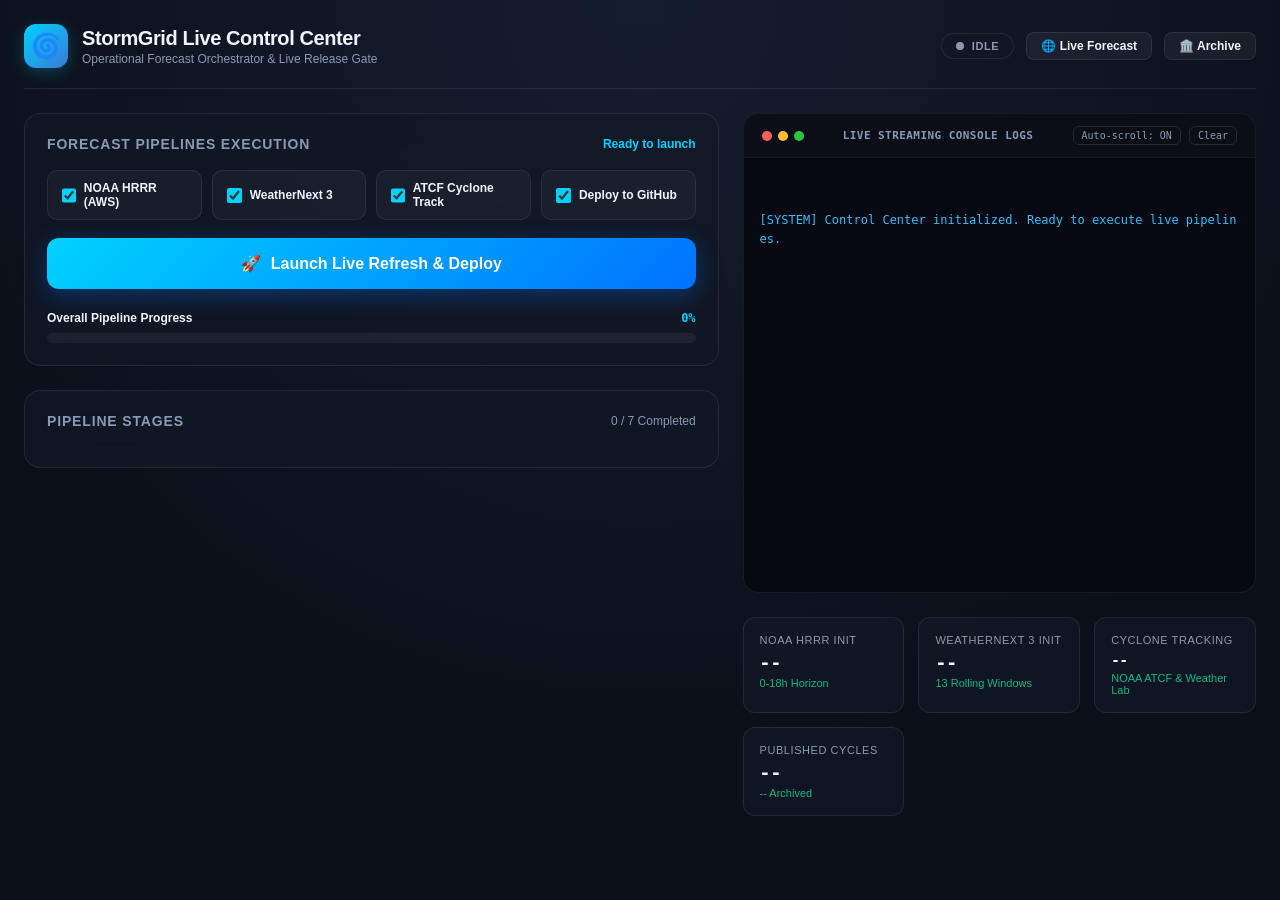
==== app/index.html @ db00dd2f "Add StormGrid Live desktop control center and pipeline runner app" ====
<!DOCTYPE html>
<html lang="en">
<head>
  <meta charset="UTF-8">
  <meta name="viewport" content="width=device-width, initial-scale=1.0">
  <title>StormGrid Live Forecast Automation</title>
  <style>
    :root {
      --bg: #0b0f19;
      --card-bg: rgba(18, 24, 38, 0.75);
      --card-border: rgba(255, 255, 255, 0.08);
      --ink: #f0f4fc;
      --ink-muted: #8a99b5;
      --primary: #00d2ff;
      --primary-glow: rgba(0, 210, 255, 0.25);
      --accent-cyan: #38ef7d;
      --accent-purple: #8a2be2;
      --color-green: #10b981;
      --color-green-glow: rgba(16, 185, 129, 0.2);
      --color-amber: #f59e0b;
      --color-amber-glow: rgba(245, 158, 11, 0.2);
      --color-red: #ef4444;
      --color-red-glow: rgba(239, 68, 68, 0.2);
      --font: -apple-system, BlinkMacSystemFont, "SF Pro Display", "Segoe UI", Roboto, Helvetica, Arial, sans-serif;
      --mono: "SF Mono", Menlo, Monaco, Consolas, monospace;
    }

    * { box-sizing: border-box; margin: 0; padding: 0; }
    body {
      background: radial-gradient(circle at 50% 0%, #151d30 0%, var(--bg) 70%);
      color: var(--ink);
      font-family: var(--font);
      min-height: 100vh;
      display: flex;
      flex-direction: column;
      padding: 24px;
      overflow-x: hidden;
    }

    /* Top Bar */
    header.topbar {
      display: flex;
      align-items: center;
      justify-content: space-between;
      padding-bottom: 20px;
      border-bottom: 1px solid var(--card-border);
      margin-bottom: 24px;
    }
    .brand {
      display: flex;
      align-items: center;
      gap: 14px;
    }
    .brand-icon {
      width: 44px;
      height: 44px;
      border-radius: 12px;
      background: linear-gradient(135deg, #00d2ff 0%, #3a7bd5 100%);
      display: flex;
      align-items: center;
      justify-content: center;
      font-size: 24px;
      box-shadow: 0 4px 16px var(--primary-glow);
    }
    .brand-title h1 {
      font-size: 20px;
      font-weight: 700;
      letter-spacing: -0.02em;
    }
    .brand-title p {
      font-size: 12px;
      color: var(--ink-muted);
      margin-top: 2px;
    }
    .top-actions {
      display: flex;
      align-items: center;
      gap: 12px;
    }
    .status-badge {
      display: inline-flex;
      align-items: center;
      gap: 8px;
      padding: 6px 14px;
      border-radius: 20px;
      font-size: 11px;
      font-weight: 700;
      letter-spacing: 0.06em;
      text-transform: uppercase;
      background: var(--card-bg);
      border: 1px solid var(--card-border);
    }
    .status-badge.idle { color: var(--ink-muted); }
    .status-badge.running {
      color: var(--primary);
      border-color: var(--primary);
      box-shadow: 0 0 12px var(--primary-glow);
    }
    .status-badge.success {
      color: var(--color-green);
      border-color: var(--color-green);
      box-shadow: 0 0 12px var(--color-green-glow);
    }
    .status-badge.failed {
      color: var(--color-red);
      border-color: var(--color-red);
      box-shadow: 0 0 12px var(--color-red-glow);
    }
    .status-dot {
      width: 8px;
      height: 8px;
      border-radius: 50%;
      background: currentColor;
    }
    .status-badge.running .status-dot {
      animation: pulse 1.5s infinite;
    }
    @keyframes pulse {
      0% { transform: scale(0.95); opacity: 0.7; }
      50% { transform: scale(1.3); opacity: 1; }
      100% { transform: scale(0.95); opacity: 0.7; }
    }

    .link-btn {
      display: inline-flex;
      align-items: center;
      gap: 6px;
      padding: 6px 14px;
      background: rgba(255, 255, 255, 0.05);
      border: 1px solid var(--card-border);
      border-radius: 8px;
      color: var(--ink);
      font-size: 12px;
      font-weight: 600;
      text-decoration: none;
      transition: all 0.2s;
    }
    .link-btn:hover {
      background: rgba(255, 255, 255, 0.1);
      border-color: rgba(255, 255, 255, 0.2);
    }

    /* Layout */
    .dashboard-grid {
      display: grid;
      grid-template-columns: 1.15fr 0.85fr;
      gap: 24px;
      flex: 1;
    }
    @media (max-width: 1080px) {
      .dashboard-grid { grid-template-columns: 1fr; }
    }

    /* Cards */
    .card {
      background: var(--card-bg);
      border: 1px solid var(--card-border);
      border-radius: 16px;
      padding: 22px;
      backdrop-filter: blur(16px);
      display: flex;
      flex-direction: column;
      gap: 16px;
    }
    .card-header {
      display: flex;
      align-items: center;
      justify-content: space-between;
    }
    .card-title {
      font-size: 14px;
      font-weight: 700;
      text-transform: uppercase;
      letter-spacing: 0.06em;
      color: var(--ink-muted);
    }

    /* Hero Action Panel */
    .hero-panel {
      display: flex;
      flex-direction: column;
      gap: 18px;
    }
    .run-btn {
      background: linear-gradient(135deg, #00d2ff 0%, #0072ff 100%);
      color: white;
      border: none;
      border-radius: 12px;
      padding: 16px 24px;
      font-size: 16px;
      font-weight: 700;
      cursor: pointer;
      display: flex;
      align-items: center;
      justify-content: center;
      gap: 10px;
      box-shadow: 0 6px 24px rgba(0, 114, 255, 0.35);
      transition: all 0.2s cubic-bezier(0.2, 0.8, 0.2, 1);
    }
    .run-btn:hover:not(:disabled) {
      transform: translateY(-2px);
      box-shadow: 0 10px 30px rgba(0, 210, 255, 0.45);
    }
    .run-btn:active:not(:disabled) {
      transform: translateY(0);
    }
    .run-btn:disabled {
      background: #2a3449;
      color: #64748b;
      cursor: not-allowed;
      box-shadow: none;
    }
    .cancel-btn {
      background: rgba(239, 68, 68, 0.15);
      color: var(--color-red);
      border: 1px solid rgba(239, 68, 68, 0.3);
      border-radius: 12px;
      padding: 14px 20px;
      font-size: 14px;
      font-weight: 600;
      cursor: pointer;
      display: none;
      align-items: center;
      justify-content: center;
      gap: 8px;
      transition: all 0.2s;
    }
    .cancel-btn:hover {
      background: rgba(239, 68, 68, 0.25);
    }

    /* Modular Options */
    .options-row {
      display: grid;
      grid-template-columns: repeat(auto-fit, minmax(140px, 1fr));
      gap: 10px;
    }
    .option-pill {
      display: flex;
      align-items: center;
      gap: 8px;
      background: rgba(255, 255, 255, 0.03);
      border: 1px solid var(--card-border);
      padding: 10px 14px;
      border-radius: 10px;
      cursor: pointer;
      font-size: 12px;
      font-weight: 600;
      user-select: none;
      transition: all 0.15s;
    }
    .option-pill:hover {
      background: rgba(255, 255, 255, 0.06);
    }
    .option-pill input {
      accent-color: var(--primary);
      width: 15px;
      height: 15px;
      cursor: pointer;
    }

    /* Overall Progress Bar */
    .progress-section {
      display: flex;
      flex-direction: column;
      gap: 8px;
      margin-top: 4px;
    }
    .progress-header {
      display: flex;
      justify-content: space-between;
      align-items: center;
      font-size: 12px;
      font-weight: 600;
    }
    .progress-percent {
      color: var(--primary);
      font-weight: 700;
      font-family: var(--mono);
    }
    .progress-track {
      width: 100%;
      height: 10px;
      background: rgba(255, 255, 255, 0.05);
      border-radius: 6px;
      overflow: hidden;
      position: relative;
    }
    .progress-fill {
      height: 100%;
      width: 0%;
      background: linear-gradient(90deg, #00d2ff 0%, #38ef7d 100%);
      border-radius: 6px;
      transition: width 0.4s ease;
      box-shadow: 0 0 12px rgba(0, 210, 255, 0.6);
    }

    /* Stages Stack */
    .stages-list {
      display: flex;
      flex-direction: column;
      gap: 10px;
    }
    .stage-item {
      display: flex;
      align-items: center;
      justify-content: space-between;
      padding: 12px 16px;
      border-radius: 10px;
      background: rgba(255, 255, 255, 0.02);
      border: 1px solid var(--card-border);
      transition: all 0.2s;
    }
    .stage-item.running {
      background: rgba(0, 210, 255, 0.05);
      border-color: rgba(0, 210, 255, 0.3);
    }
    .stage-item.success {
      background: rgba(16, 185, 129, 0.04);
      border-color: rgba(16, 185, 129, 0.2);
    }
    .stage-item.failed {
      background: rgba(239, 68, 68, 0.05);
      border-color: rgba(239, 68, 68, 0.3);
    }
    .stage-info {
      display: flex;
      align-items: center;
      gap: 12px;
    }
    .stage-icon {
      font-size: 16px;
      width: 24px;
      text-align: center;
    }
    .stage-name {
      font-size: 13px;
      font-weight: 600;
    }
    .stage-badge {
      font-size: 11px;
      font-weight: 700;
      text-transform: uppercase;
      padding: 3px 8px;
      border-radius: 6px;
      font-family: var(--mono);
    }
    .stage-badge.pending { color: var(--ink-muted); background: rgba(255, 255, 255, 0.05); }
    .stage-badge.running { color: var(--primary); background: var(--primary-glow); }
    .stage-badge.success { color: var(--color-green); background: var(--color-green-glow); }
    .stage-badge.failed { color: var(--color-red); background: var(--color-red-glow); }

    /* Live Terminal Log */
    .terminal-card {
      display: flex;
      flex-direction: column;
      background: #060911;
      border: 1px solid rgba(255, 255, 255, 0.07);
      border-radius: 16px;
      overflow: hidden;
      height: 480px;
    }
    .terminal-header {
      display: flex;
      align-items: center;
      justify-content: space-between;
      padding: 12px 18px;
      background: rgba(255, 255, 255, 0.02);
      border-bottom: 1px solid rgba(255, 255, 255, 0.05);
    }
    .mac-dots {
      display: flex;
      gap: 6px;
    }
    .mac-dot {
      width: 10px;
      height: 10px;
      border-radius: 50%;
    }
    .mac-dot.red { background: #ff5f56; }
    .mac-dot.yellow { background: #ffbd2e; }
    .mac-dot.green { background: #27c93f; }
    .terminal-title {
      font-size: 11px;
      font-weight: 600;
      color: var(--ink-muted);
      font-family: var(--mono);
      letter-spacing: 0.04em;
    }
    .terminal-controls {
      display: flex;
      gap: 8px;
    }
    .term-btn {
      background: transparent;
      border: 1px solid rgba(255, 255, 255, 0.1);
      color: var(--ink-muted);
      border-radius: 6px;
      padding: 3px 8px;
      font-size: 10px;
      cursor: pointer;
      font-family: var(--mono);
      transition: all 0.15s;
    }
    .term-btn:hover {
      color: var(--ink);
      border-color: rgba(255, 255, 255, 0.25);
    }
    .terminal-body {
      flex: 1;
      padding: 16px;
      overflow-y: auto;
      font-family: var(--mono);
      font-size: 12px;
      line-height: 1.55;
      color: #cbd5e1;
      white-space: pre-wrap;
      word-break: break-all;
    }
    .log-line {
      margin-bottom: 3px;
    }
    .log-line.cyan { color: #38bdf8; }
    .log-line.green { color: #4ade80; }
    .log-line.amber { color: #fbbf24; }
    .log-line.red { color: #f87171; }

    /* Metrics Strip */
    .metrics-strip {
      display: grid;
      grid-template-columns: repeat(auto-fit, minmax(160px, 1fr));
      gap: 14px;
      margin-top: 24px;
    }
    .metric-card {
      background: var(--card-bg);
      border: 1px solid var(--card-border);
      border-radius: 12px;
      padding: 16px;
    }
    .metric-label {
      font-size: 11px;
      color: var(--ink-muted);
      text-transform: uppercase;
      letter-spacing: 0.05em;
      margin-bottom: 6px;
    }
    .metric-value {
      font-size: 18px;
      font-weight: 700;
      color: var(--ink);
      font-family: var(--mono);
    }
    .metric-sub {
      font-size: 11px;
      color: var(--color-green);
      margin-top: 4px;
    }
  </style>
</head>
<body>

  <!-- Topbar -->
  <header class="topbar">
    <div class="brand">
      <div class="brand-icon">🌀</div>
      <div class="brand-title">
        <h1>StormGrid Live Control Center</h1>
        <p>Operational Forecast Orchestrator & Live Release Gate</p>
      </div>
    </div>
    <div class="top-actions">
      <div id="status-badge" class="status-badge idle">
        <div class="status-dot"></div>
        <span id="status-text">IDLE</span>
      </div>
      <div id="elapsed-timer" class="status-badge idle" style="font-family: var(--mono); display: none;">
        00:00
      </div>
      <a href="https://afahadabdullah.github.io/weather2grid/" target="_blank" class="link-btn">
        🌐 Live Forecast
      </a>
      <a href="https://afahadabdullah.github.io/weather2grid-archive/" target="_blank" class="link-btn">
        🏛️ Archive
      </a>
    </div>
  </header>

  <!-- Main Grid -->
  <div class="dashboard-grid">

    <!-- Left Column: Controls & Stages -->
    <div style="display: flex; flex-direction: column; gap: 24px;">

      <!-- Hero Action Panel -->
      <div class="card hero-panel">
        <div class="card-header">
          <span class="card-title">Forecast Pipelines Execution</span>
          <span id="current-stage-label" style="font-size: 12px; color: var(--primary); font-weight: 600;">Ready to launch</span>
        </div>

        <div class="options-row">
          <label class="option-pill">
            <input type="checkbox" id="opt-hrrr" checked>
            <span>NOAA HRRR (AWS)</span>
          </label>
          <label class="option-pill">
            <input type="checkbox" id="opt-wnx3" checked>
            <span>WeatherNext 3</span>
          </label>
          <label class="option-pill">
            <input type="checkbox" id="opt-cyclones" checked>
            <span>ATCF Cyclone Track</span>
          </label>
          <label class="option-pill">
            <input type="checkbox" id="opt-push" checked>
            <span>Deploy to GitHub</span>
          </label>
        </div>

        <button id="run-btn" class="run-btn" onclick="startPipeline()">
          <span>🚀</span>
          <span>Launch Live Refresh & Deploy</span>
        </button>

        <button id="cancel-btn" class="cancel-btn" onclick="cancelPipeline()">
          <span>⏹</span>
          <span>Abort Pipeline Execution</span>
        </button>

        <div class="progress-section">
          <div class="progress-header">
            <span id="progress-desc">Overall Pipeline Progress</span>
            <span id="progress-percent" class="progress-percent">0%</span>
          </div>
          <div class="progress-track">
            <div id="progress-fill" class="progress-fill"></div>
          </div>
        </div>
      </div>

      <!-- Stage Cards -->
      <div class="card">
        <div class="card-header">
          <span class="card-title">Pipeline Stages</span>
          <span id="stages-count" style="font-size: 12px; color: var(--ink-muted);">0 / 7 Completed</span>
        </div>

        <div id="stages-list" class="stages-list">
          <!-- Injected dynamically by JS -->
        </div>
      </div>

    </div>

    <!-- Right Column: Live Terminal Output -->
    <div style="display: flex; flex-direction: column; gap: 24px;">
      <div class="terminal-card">
        <div class="terminal-header">
          <div class="mac-dots">
            <div class="mac-dot red"></div>
            <div class="mac-dot yellow"></div>
            <div class="mac-dot green"></div>
          </div>
          <div class="terminal-title">LIVE STREAMING CONSOLE LOGS</div>
          <div class="terminal-controls">
            <button class="term-btn" onclick="toggleAutoScroll()" id="autoscroll-btn">Auto-scroll: ON</button>
            <button class="term-btn" onclick="clearLogs()">Clear</button>
          </div>
        </div>
        <div id="terminal-body" class="terminal-body">
          <div class="log-line cyan">[SYSTEM] Control Center initialized. Ready to execute live pipelines.</div>
        </div>
      </div>

      <!-- Metrics Cards -->
      <div class="metrics-strip" style="margin-top: 0;">
        <div class="metric-card">
          <div class="metric-label">NOAA HRRR Init</div>
          <div id="metric-hrrr" class="metric-value">--</div>
          <div class="metric-sub">0-18h Horizon</div>
        </div>
        <div class="metric-card">
          <div class="metric-label">WeatherNext 3 Init</div>
          <div id="metric-wnx3" class="metric-value">--</div>
          <div class="metric-sub">13 Rolling Windows</div>
        </div>
        <div class="metric-card">
          <div class="metric-label">Cyclone Tracking</div>
          <div id="metric-cyclones" class="metric-value" style="font-size: 14px;">--</div>
          <div class="metric-sub">NOAA ATCF & Weather Lab</div>
        </div>
        <div class="metric-card">
          <div class="metric-label">Published Cycles</div>
          <div id="metric-cycles" class="metric-value">--</div>
          <div class="metric-sub" id="metric-archived">-- Archived</div>
        </div>
      </div>

    </div>

  </div>

  <script>
    let autoScroll = true;
    let pollTimer = null;
    let sseSource = null;

    const STAGE_ICONS = {
      preflight: "⚙️",
      hrrr: "⚡",
      wnx3: "🌐",
      cyclones: "🌀",
      export_archive: "📦",
      verification: "🛡️",
      deploy: "🚀"
    };

    function init() {
      setupSSE();
      pollStatus();
      pollTimer = setInterval(pollStatus, 1500);
      fetchMetrics();
    }

    function setupSSE() {
      if (sseSource) sseSource.close();
      sseSource = new EventSource('/api/logs');
      sseSource.onmessage = (event) => {
        try {
          const data = JSON.parse(event.data);
          appendLog(data.message);
        } catch (e) {}
      };
    }

    function appendLog(line) {
      const term = document.getElementById('terminal-body');
      const div = document.createElement('div');
      div.className = 'log-line';

      if (line.includes('-->') || line.includes('Stage')) div.classList.add('cyan');
      else if (line.includes('SUCCESS') || line.includes('PASS') || line.includes('🎉')) div.classList.add('green');
      else if (line.includes('Warning:') || line.includes('WARN')) div.classList.add('amber');
      else if (line.includes('ERROR') || line.includes('FATAL') || line.includes('failed')) div.classList.add('red');

      div.textContent = line;
      term.appendChild(div);

      if (autoScroll) {
        term.scrollTop = term.scrollHeight;
      }
    }

    function toggleAutoScroll() {
      autoScroll = !autoScroll;
      document.getElementById('autoscroll-btn').textContent = `Auto-scroll: ${autoScroll ? 'ON' : 'OFF'}`;
    }

    function clearLogs() {
      document.getElementById('terminal-body').innerHTML = '';
    }

    async function pollStatus() {
      try {
        const res = await fetch('/api/status');
        const state = await res.json();
        renderStatus(state);
      } catch (e) {}
    }

    function renderStatus(state) {
      // Badge
      const badge = document.getElementById('status-badge');
      const statusText = document.getElementById('status-text');
      badge.className = `status-badge ${state.status}`;
      statusText.textContent = state.status.toUpperCase();

      // Timer
      const timer = document.getElementById('elapsed-timer');
      if (state.status === 'running') {
        timer.style.display = 'inline-flex';
        const mins = String(Math.floor(state.elapsed_seconds / 60)).padStart(2, '0');
        const secs = String(state.elapsed_seconds % 60).padStart(2, '0');
        timer.textContent = `${mins}:${secs}`;
      } else {
        timer.style.display = 'none';
      }

      // Buttons
      const runBtn = document.getElementById('run-btn');
      const cancelBtn = document.getElementById('cancel-btn');
      if (state.status === 'running') {
        runBtn.disabled = true;
        cancelBtn.style.display = 'flex';
        document.getElementById('current-stage-label').textContent = state.current_stage || 'Executing...';
      } else {
        runBtn.disabled = false;
        cancelBtn.style.display = 'none';
        document.getElementById('current-stage-label').textContent =
          state.status === 'success' ? 'All pipelines completed successfully' :
          state.status === 'failed' ? 'Pipeline error occurred' : 'Ready to launch';
      }

      // Progress Bar
      document.getElementById('progress-percent').textContent = `${state.progress}%`;
      document.getElementById('progress-fill').style.width = `${state.progress}%`;

      // Stages List
      const list = document.getElementById('stages-list');
      list.innerHTML = '';
      let completedCount = 0;

      state.stages.forEach((st) => {
        if (st.status === 'success') completedCount++;
        const item = document.createElement('div');
        item.className = `stage-item ${st.status}`;
        item.innerHTML = `
          <div class="stage-info">
            <span class="stage-icon">${STAGE_ICONS[st.id] || '🔹'}</span>
            <span class="stage-name">${st.name}</span>
          </div>
          <span class="stage-badge ${st.status}">${st.status}</span>
        `;
        list.appendChild(item);
      });

      document.getElementById('stages-count').textContent = `${completedCount} / ${state.stages.length} Completed`;

      if (state.metrics) {
        if (state.metrics.hrrr_init) document.getElementById('metric-hrrr').textContent = state.metrics.hrrr_init.slice(5, 16).replace('T', ' ');
        if (state.metrics.wnx3_init) document.getElementById('metric-wnx3').textContent = state.metrics.wnx3_init.slice(5, 16).replace('T', ' ');
        if (state.metrics.cyclones && state.metrics.cyclones.length) {
          document.getElementById('metric-cyclones').textContent = state.metrics.cyclones.join(', ');
        }
        if (state.metrics.published_cycles) {
          document.getElementById('metric-cycles').textContent = `${state.metrics.published_cycles} Live`;
          document.getElementById('metric-archived').textContent = `${state.metrics.archived_cycles} Archived`;
        }
      }
    }

    async function fetchMetrics() {
      try {
        const res = await fetch('/api/latest');
        const data = await res.json();
        if (data.cycles && data.cycles.length) {
          const hrrr = data.cycles.find(c => c.cycle_id.includes('hrrr'));
          const wnx = data.cycles.find(c => c.cycle_id.includes('wn3'));
          if (hrrr) document.getElementById('metric-hrrr').textContent = hrrr.issued_utc.slice(5, 16).replace('T', ' ');
          if (wnx) document.getElementById('metric-wnx3').textContent = wnx.issued_utc.slice(5, 16).replace('T', ' ');
          document.getElementById('metric-cycles').textContent = `${data.cycles.length} Live`;
          document.getElementById('metric-archived').textContent = `${data.archived_count} Archived`;
        }
      } catch (e) {}
    }

    async function startPipeline() {
      const options = {
        hrrr: document.getElementById('opt-hrrr').checked,
        wnx3: document.getElementById('opt-wnx3').checked,
        cyclones: document.getElementById('opt-cyclones').checked,
        push: document.getElementById('opt-push').checked,
      };

      try {
        const res = await fetch('/api/run', {
          method: 'POST',
          headers: { 'Content-Type': 'application/json' },
          body: JSON.stringify(options)
        });
        const data = await res.json();
        if (data.success) {
          pollStatus();
        }
      } catch (e) {
        alert('Could not start pipeline: ' + e.message);
      }
    }

    async function cancelPipeline() {
      try {
        await fetch('/api/stop', { method: 'POST' });
        pollStatus();
      } catch (e) {}
    }

    window.addEventListener('DOMContentLoaded', init);
  </script>
</body>
</html>
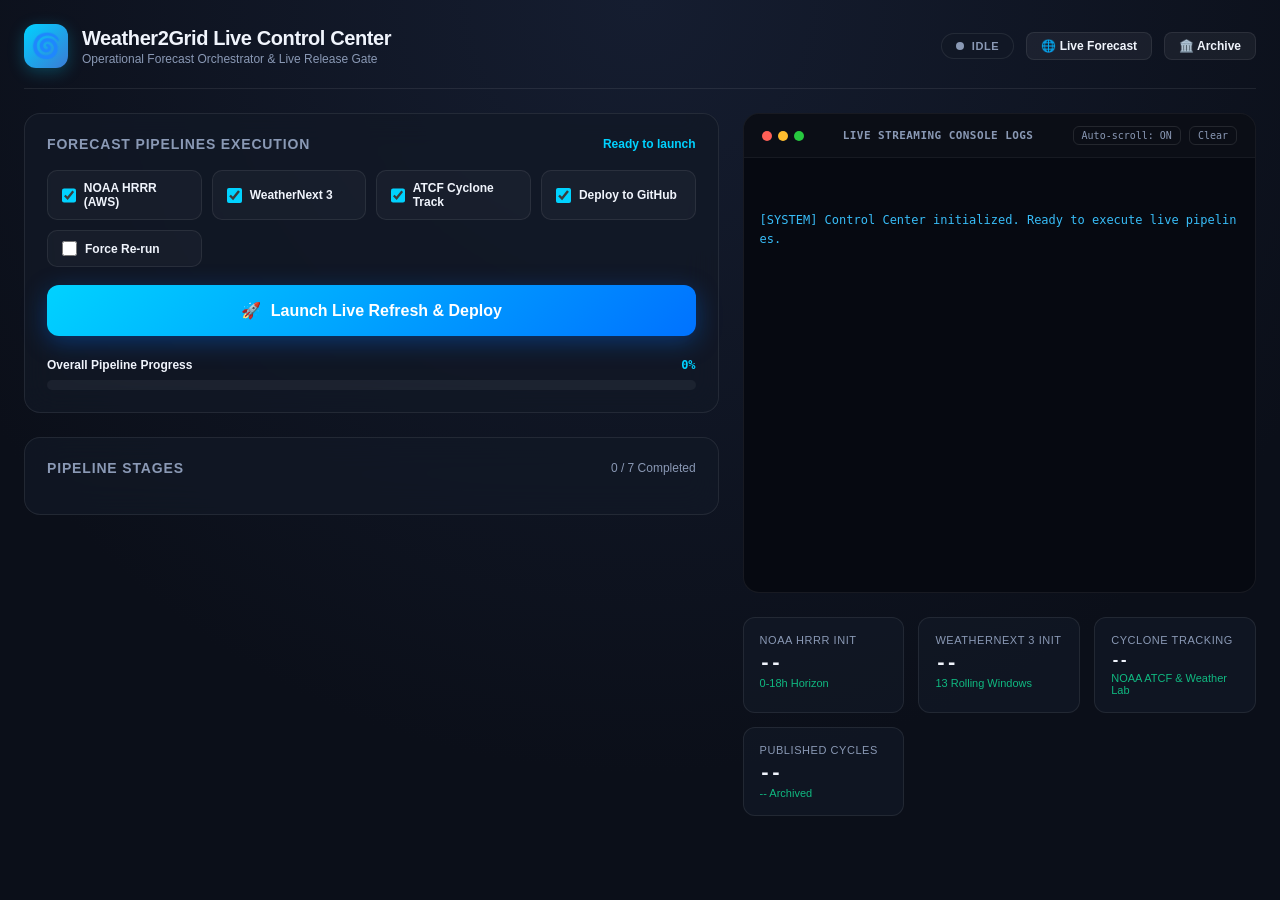
==== commit 418716d7: "Add skip check if forecast already online, force flag, SG_SKIP_EXPORT support, real-time export prog" ====
--- a/app/index.html
+++ b/app/index.html
@@ -3,7 +3,7 @@
 <head>
   <meta charset="UTF-8">
   <meta name="viewport" content="width=device-width, initial-scale=1.0">
-  <title>StormGrid Live Forecast Automation</title>
+  <title>Weather2Grid Live Forecast Automation</title>
   <style>
     :root {
       --bg: #0b0f19;
@@ -465,7 +465,7 @@
     <div class="brand">
       <div class="brand-icon">🌀</div>
       <div class="brand-title">
-        <h1>StormGrid Live Control Center</h1>
+        <h1>Weather2Grid Live Control Center</h1>
         <p>Operational Forecast Orchestrator & Live Release Gate</p>
       </div>
     </div>
@@ -516,6 +516,10 @@
             <input type="checkbox" id="opt-push" checked>
             <span>Deploy to GitHub</span>
           </label>
+          <label class="option-pill">
+            <input type="checkbox" id="opt-force">
+            <span>Force Re-run</span>
+          </label>
         </div>
 
         <button id="run-btn" class="run-btn" onclick="startPipeline()">
@@ -761,6 +765,7 @@
         wnx3: document.getElementById('opt-wnx3').checked,
         cyclones: document.getElementById('opt-cyclones').checked,
         push: document.getElementById('opt-push').checked,
+        force: document.getElementById('opt-force').checked,
       };
 
       try {
